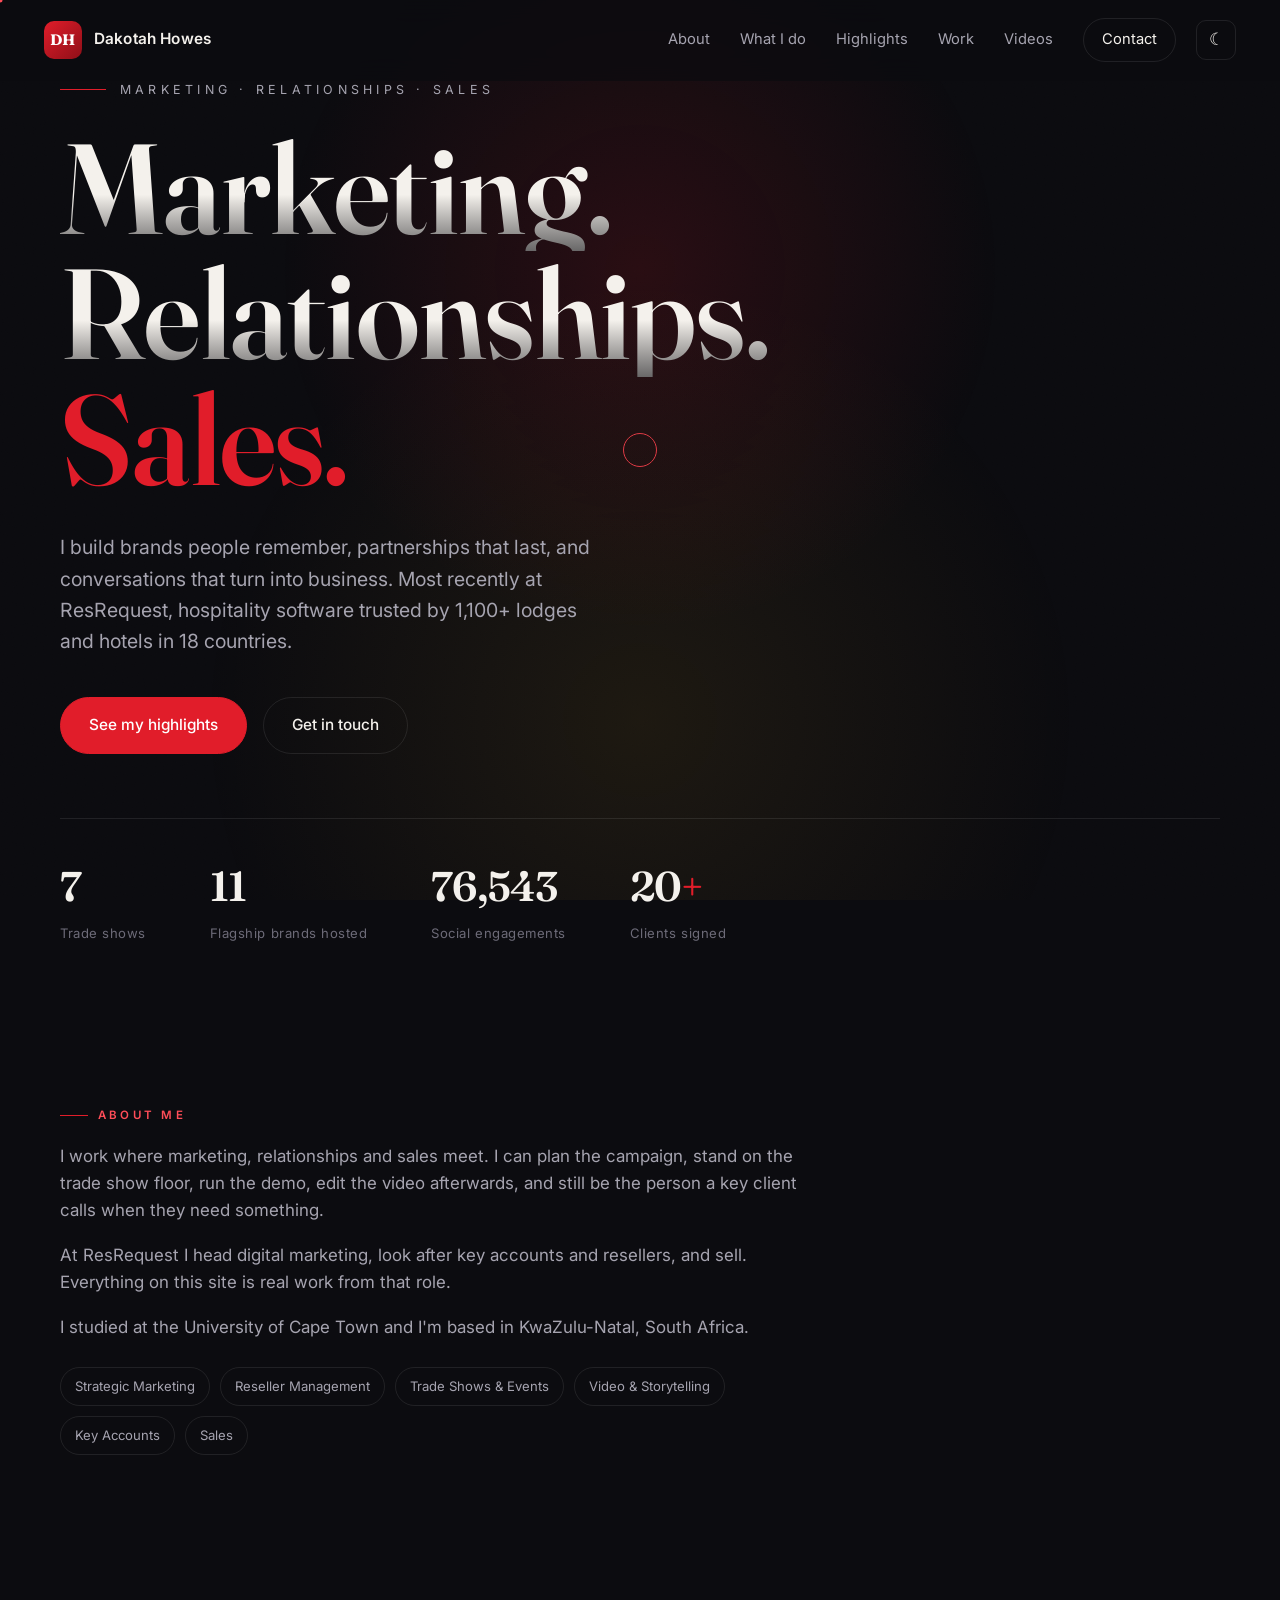
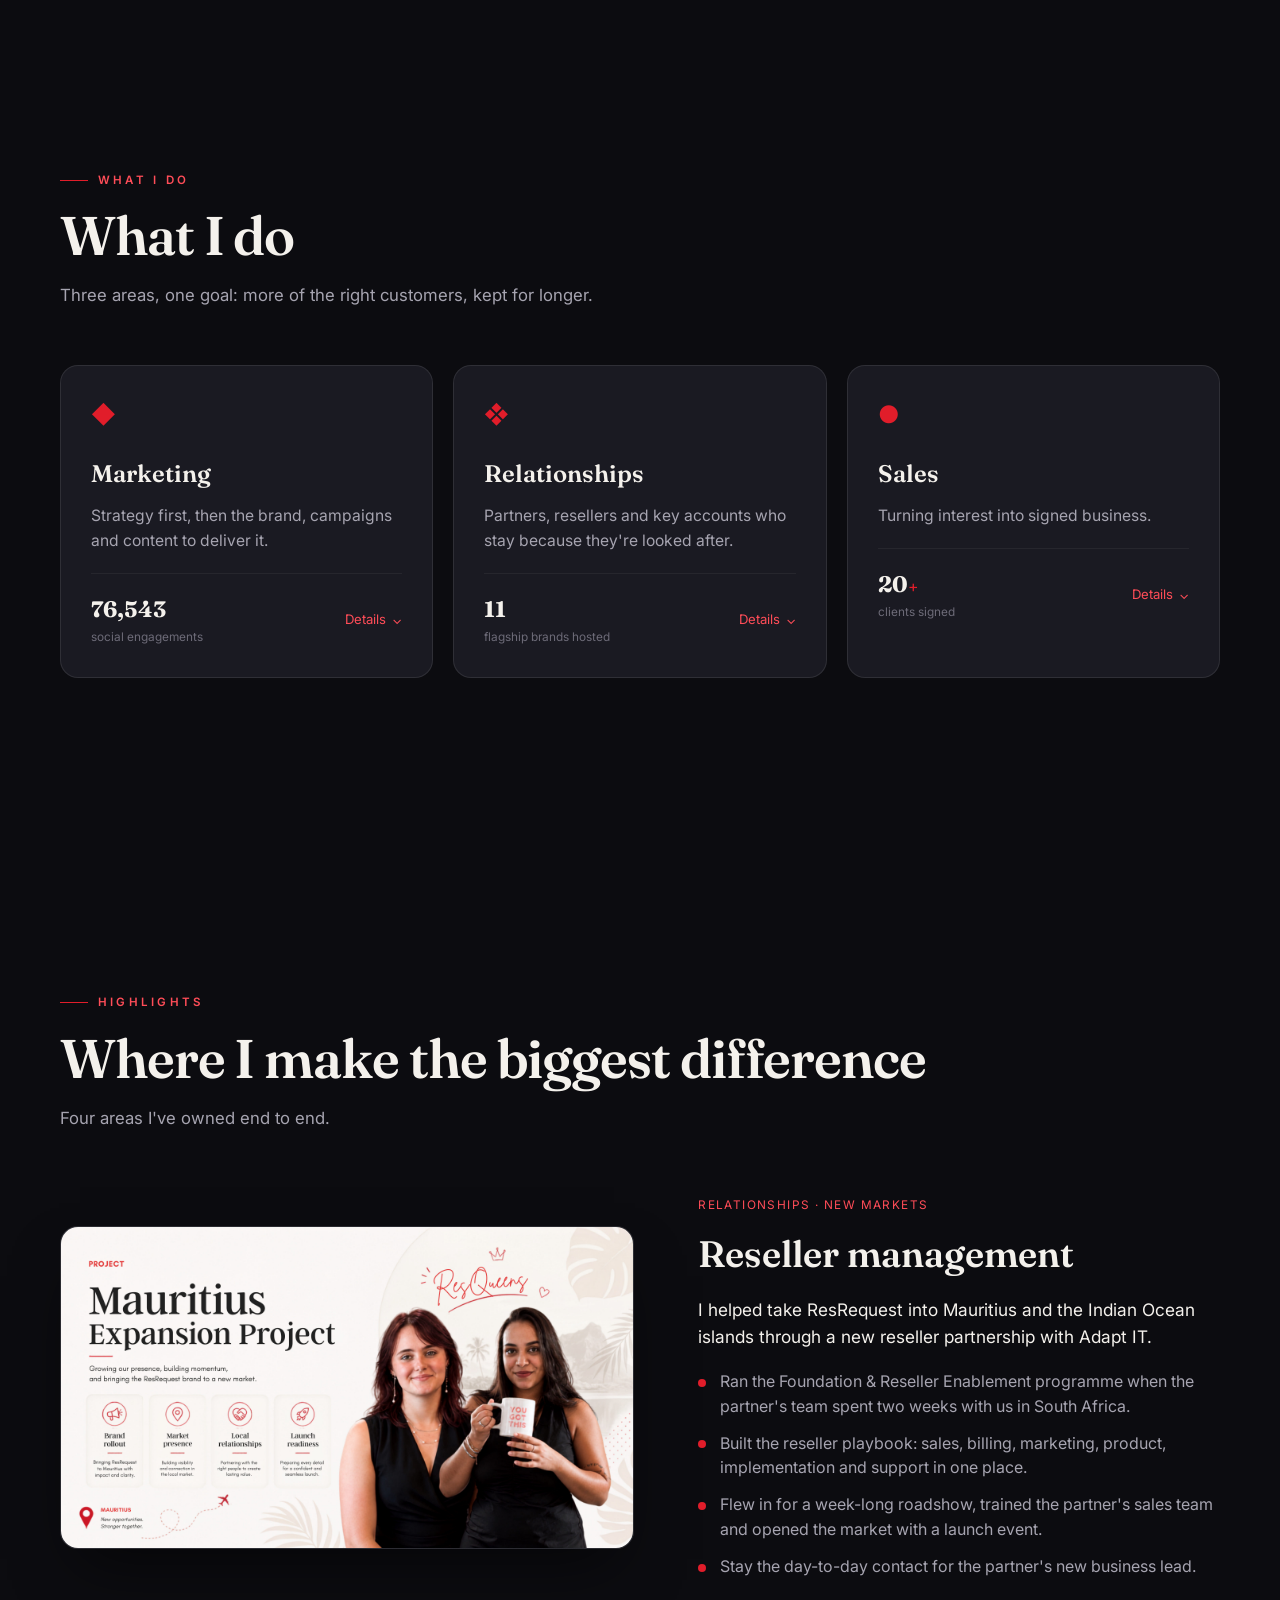
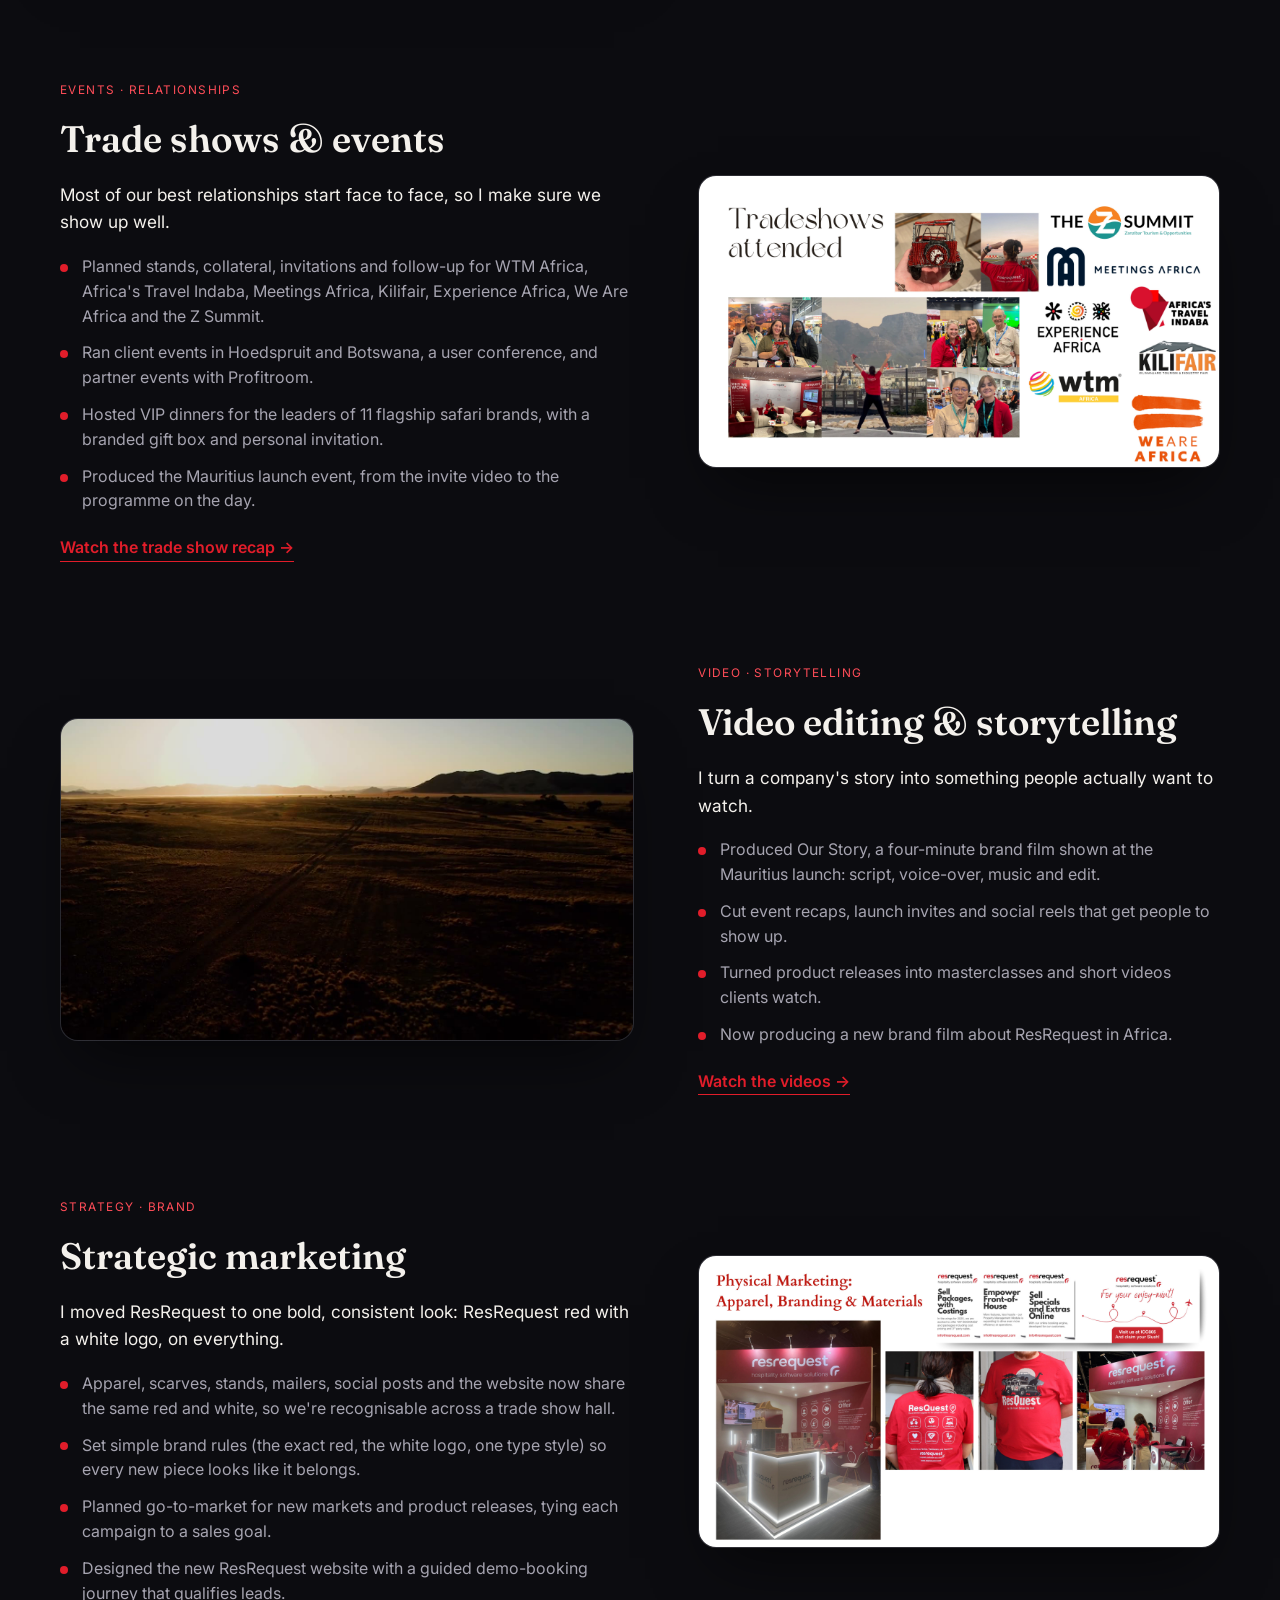
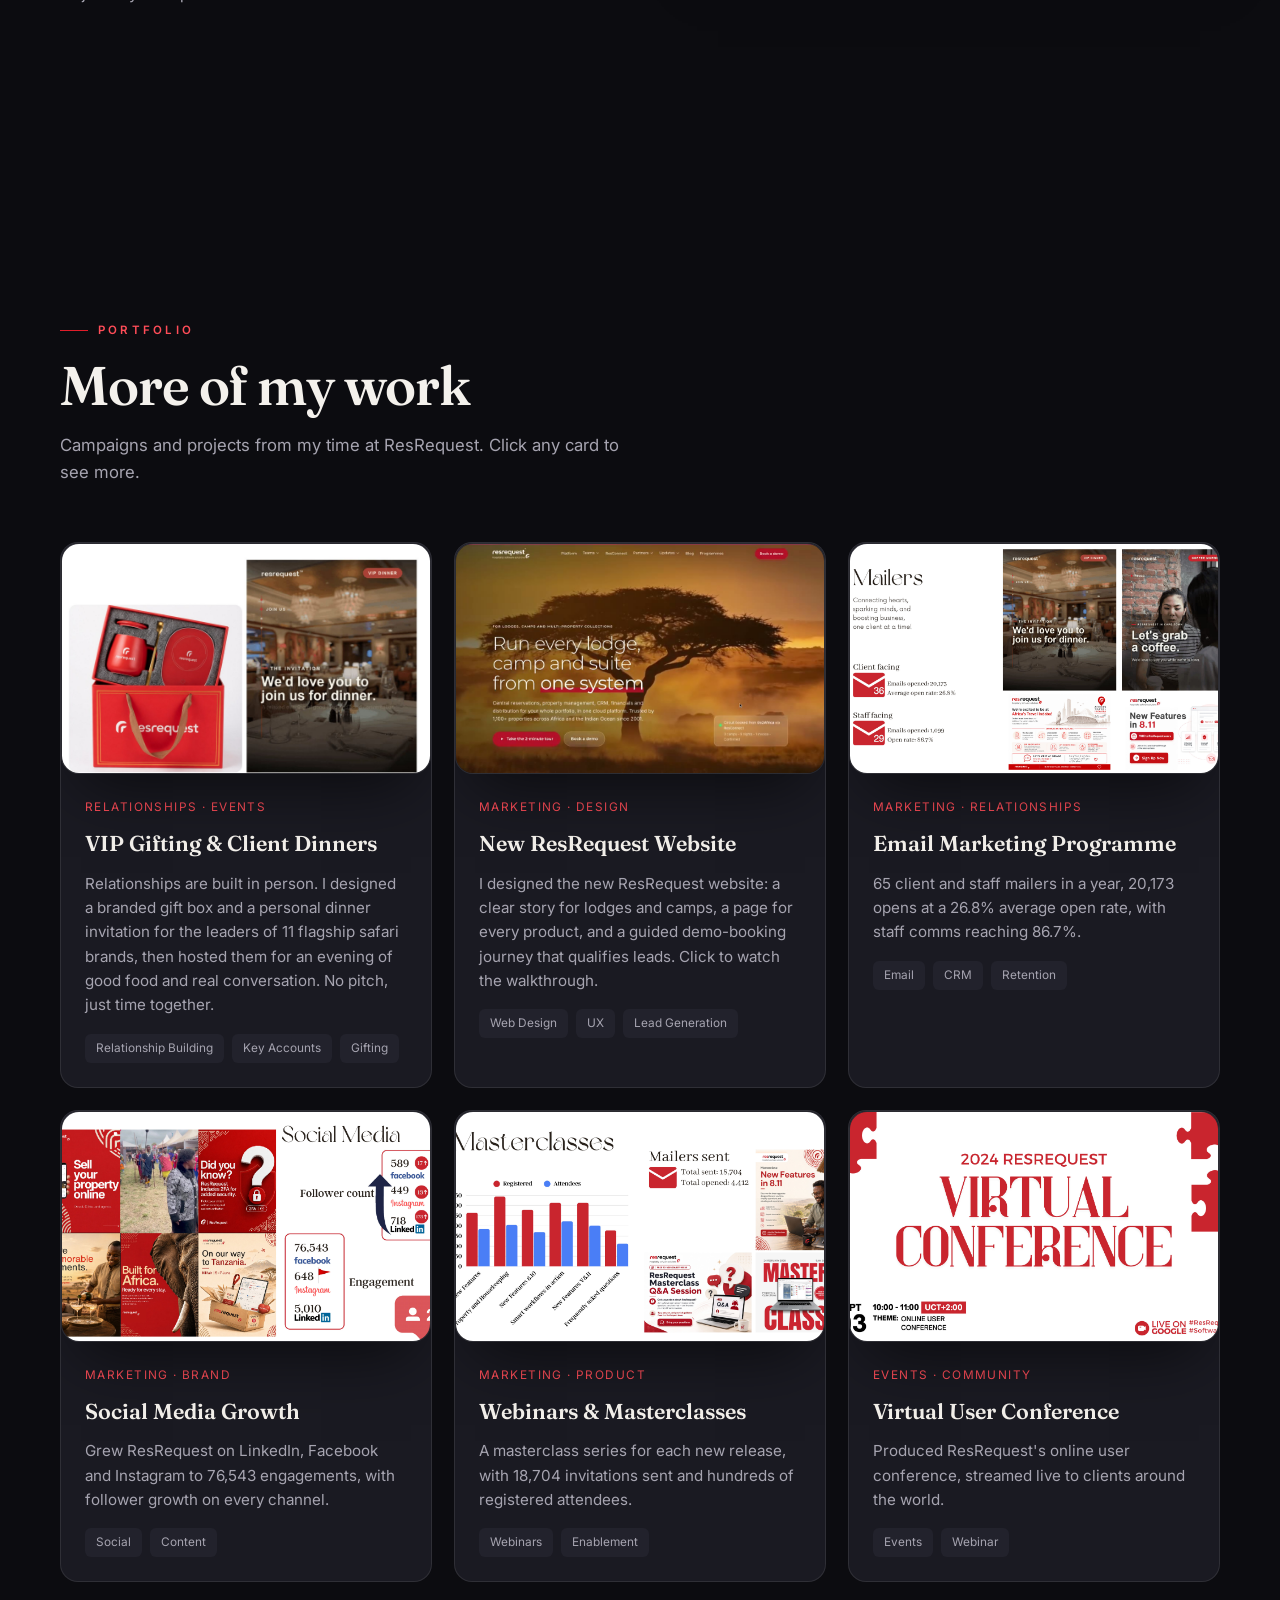
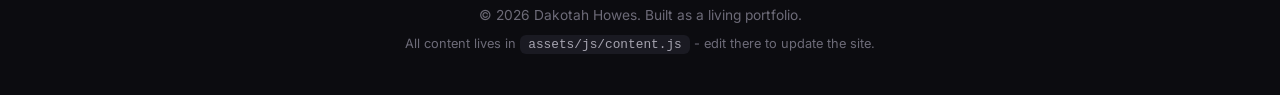
==== index.html @ 781ae55e "Dakotah Howes portfolio Co-Authored-By: Claude Opus 5.5 <noreply@anthropic.com>" ====
<!DOCTYPE html>
<html lang="en" data-theme="dark">
<head>
  <script>try{var t=localStorage.getItem('theme');if(t)document.documentElement.setAttribute('data-theme',t);}catch(e){}</script>
  <meta charset="UTF-8" />
  <meta name="viewport" content="width=device-width, initial-scale=1.0" />
  <title>Dakotah Howes - Portfolio</title>
  <meta name="description" content="Personal portfolio of Dakotah Howes - marketing, new business, sales, partnerships and client relationships." />

  <!-- Fonts -->
  <link rel="preconnect" href="https://fonts.googleapis.com" />
  <link rel="preconnect" href="https://fonts.gstatic.com" crossorigin />
  <link href="https://fonts.googleapis.com/css2?family=Fraunces:opsz,wght@9..144,400;9..144,500;9..144,600;9..144,700&family=Inter:wght@300;400;500;600&display=swap" rel="stylesheet" />

  <link rel="stylesheet" href="assets/css/styles.css" />
</head>
<body>
  <!-- Custom cursor (mouse-move effect) -->
  <div class="cursor" id="cursor" aria-hidden="true"></div>
  <div class="cursor-dot" id="cursor-dot" aria-hidden="true"></div>

  <!-- Scroll progress bar -->
  <div class="scroll-progress" id="scroll-progress" aria-hidden="true"></div>

  <!-- Navigation -->
  <header class="nav" id="nav">
    <a href="#top" class="nav__brand" data-cursor="link">
      <span class="nav__mark">DH</span>
      <span class="nav__name" data-name></span>
    </a>
    <nav class="nav__links" id="nav-links">
      <a href="#about" data-cursor="link">About</a>
      <a href="#capabilities" data-cursor="link">What I do</a>
      <a href="#highlights" data-cursor="link">Highlights</a>
      <a href="#work" data-cursor="link">Work</a>
      <a href="#videos" data-cursor="link">Videos</a>
      <a href="#contact" class="nav__cta" data-cursor="link">Contact</a>
    </nav>
    <button class="nav__toggle" id="theme-toggle" aria-label="Toggle theme" data-cursor="link">
      <span class="nav__toggle-icon">☾</span>
    </button>
    <button class="nav__burger" id="nav-burger" aria-label="Menu"><span></span><span></span></button>
  </header>

  <!-- Content is rendered into <main> from assets/js/content.js -->
  <main id="top"></main>

  <footer class="footer">
    <p>© <span id="year"></span> <span data-name></span>. Built as a living portfolio.</p>
    <p class="footer__note">All content lives in <code>assets/js/content.js</code> - edit there to update the site.</p>
  </footer>

  <script src="assets/js/content.js"></script>
  <script src="assets/js/main.js"></script>
</body>
</html>
---- assets/css/styles.css ----
/* =============================================================================
   styles.css — visual design system
   ========================================================================== */

/* ---- Design tokens ------------------------------------------------------- */
:root {
  --bg:        #0c0c10;
  --bg-elev:   #131319;
  --surface:   #1a1a22;
  --surface-2: #22222c;
  --text:      #f4f1ec;
  --muted:     #a6a4b0;
  --faint:     #6d6b78;
  --accent:    #e11d2a;   /* ResRequest red */
  --accent-soft:#ff4d58;
  --gold:      #f0b429;   /* warm accent for the personal section */
  --line:      rgba(255,255,255,0.09);
  --line-2:    rgba(255,255,255,0.05);
  --radius:    18px;
  --radius-sm: 12px;
  --shadow:    0 30px 60px -20px rgba(0,0,0,0.6);
  --maxw:      1160px;
  --ease:      cubic-bezier(0.22, 1, 0.36, 1);
  --font-display: "Fraunces", Georgia, serif;
  --font-body:    "Inter", system-ui, -apple-system, sans-serif;
}

:root[data-theme="light"] {
  --bg:        #f4f1ec;
  --bg-elev:   #ffffff;
  --surface:   #ffffff;
  --surface-2: #f2efe9;
  --text:      #191820;
  --muted:     #56545f;
  --faint:     #8b8894;
  --line:      rgba(0,0,0,0.10);
  --line-2:    rgba(0,0,0,0.05);
  --shadow:    0 30px 60px -25px rgba(0,0,0,0.25);
}

/* ---- Reset --------------------------------------------------------------- */
*,*::before,*::after { box-sizing: border-box; margin: 0; padding: 0; }
html { scroll-behavior: smooth; }
body {
  background: var(--bg);
  color: var(--text);
  font-family: var(--font-body);
  font-weight: 400;
  line-height: 1.6;
  -webkit-font-smoothing: antialiased;
  overflow-x: hidden;
  cursor: none;
}
@media (max-width: 820px) { body { cursor: auto; } }
img { max-width: 100%; display: block; }
a { color: inherit; text-decoration: none; }
section { position: relative; }

/* Animated background gradient that reacts to mouse (set via JS vars) */
body::before {
  content: "";
  position: fixed;
  inset: 0;
  z-index: -2;
  background:
    radial-gradient(600px circle at var(--mx, 50%) var(--my, 30%), rgba(225,29,42,0.14), transparent 60%),
    radial-gradient(800px circle at calc(100% - var(--mx, 50%)) 80%, rgba(240,180,41,0.08), transparent 55%);
  transition: background 0.2s var(--ease);
}
body::after {
  content: "";
  position: fixed;
  inset: 0;
  z-index: -1;
  background-image: url("data:image/svg+xml,%3Csvg xmlns='http://www.w3.org/2000/svg' width='120' height='120'%3E%3Cfilter id='n'%3E%3CfeTurbulence type='fractalNoise' baseFrequency='0.9' numOctaves='2'/%3E%3C/filter%3E%3Crect width='100%25' height='100%25' filter='url(%23n)' opacity='0.4'/%3E%3C/svg%3E");
  opacity: 0.025;
  pointer-events: none;
}

/* ---- Custom cursor ------------------------------------------------------- */
.cursor, .cursor-dot { position: fixed; top: 0; left: 0; pointer-events: none; z-index: 9999; border-radius: 50%; }
.cursor {
  width: 34px; height: 34px;
  border: 1.5px solid var(--accent-soft);
  transform: translate(-50%, -50%);
  transition: width .25s var(--ease), height .25s var(--ease), background .25s var(--ease), border-color .25s var(--ease);
  mix-blend-mode: difference;
}
.cursor-dot { width: 5px; height: 5px; background: var(--accent-soft); transform: translate(-50%,-50%); }
.cursor.is-hover { width: 56px; height: 56px; background: rgba(225,29,42,0.15); border-color: transparent; }
@media (max-width: 820px) { .cursor, .cursor-dot { display: none; } }

/* ---- Scroll progress ----------------------------------------------------- */
.scroll-progress {
  position: fixed; top: 0; left: 0; height: 3px; width: 0%;
  background: linear-gradient(90deg, var(--accent), var(--gold));
  z-index: 200;
}

/* ---- Layout helpers ------------------------------------------------------ */
.wrap { width: min(100% - 48px, var(--maxw)); margin-inline: auto; }
.section-pad { padding: clamp(80px, 12vw, 160px) 0; }
.eyebrow {
  font-size: 0.72rem; letter-spacing: 0.28em; text-transform: uppercase;
  color: var(--accent-soft); font-weight: 600; margin-bottom: 18px;
  display: inline-flex; align-items: center; gap: 10px;
}
.eyebrow::before { content: ""; width: 28px; height: 1px; background: var(--accent); display: inline-block; }
.section-title {
  font-family: var(--font-display); font-weight: 600;
  font-size: clamp(2rem, 5vw, 3.4rem); line-height: 1.05; letter-spacing: -0.02em;
  margin-bottom: 18px;
}
.section-intro { color: var(--muted); max-width: 52ch; font-size: 1.05rem; }

/* ---- Navigation ---------------------------------------------------------- */
.nav {
  position: fixed; top: 0; left: 0; right: 0; z-index: 100;
  display: flex; align-items: center; justify-content: space-between; gap: 20px;
  padding: 18px clamp(20px, 4vw, 44px);
  background: color-mix(in srgb, var(--bg) 72%, transparent);
  backdrop-filter: blur(14px);
  border-bottom: 1px solid transparent;
  transition: border-color .3s var(--ease), padding .3s var(--ease), background .3s var(--ease);
}
.nav.is-scrolled { border-color: var(--line); padding-top: 12px; padding-bottom: 12px; }
.nav__brand { display: flex; align-items: center; gap: 12px; font-weight: 600; }
.nav__mark {
  display: grid; place-items: center; width: 38px; height: 38px; border-radius: 10px;
  background: linear-gradient(135deg, var(--accent), #8f0f18); color: #fff;
  font-family: var(--font-display); font-weight: 700; font-size: .95rem; letter-spacing: .02em;
}
.nav__name { font-size: .96rem; letter-spacing: .01em; }
.nav__links { display: flex; align-items: center; gap: 30px; margin-left: auto; }
.nav__links a { font-size: .92rem; color: var(--muted); position: relative; transition: color .25s; }
.nav__links a:hover { color: var(--text); }
.nav__links a::after {
  content: ""; position: absolute; left: 0; bottom: -6px; height: 1.5px; width: 0;
  background: var(--accent); transition: width .3s var(--ease);
}
.nav__links a:hover::after, .nav__links a.is-active::after { width: 100%; }
.nav__cta {
  padding: 9px 18px; border: 1px solid var(--line); border-radius: 999px; color: var(--text) !important;
}
.nav__cta:hover { background: var(--accent); border-color: var(--accent); }
.nav__cta::after { display: none; }
.nav__toggle {
  background: transparent; border: 1px solid var(--line); color: var(--text);
  width: 40px; height: 40px; border-radius: 10px; font-size: 1.05rem;
  display: grid; place-items: center;
}
.nav__toggle:hover { border-color: var(--accent); }
.nav__burger { display: none; background: none; border: none; flex-direction: column; gap: 6px; }
.nav__burger span { width: 26px; height: 2px; background: var(--text); transition: .3s; }

@media (max-width: 820px) {
  .nav__links {
    position: fixed; inset: 64px 0 auto 0; flex-direction: column; gap: 8px;
    background: var(--bg-elev); padding: 20px; border-bottom: 1px solid var(--line);
    transform: translateY(-140%); transition: transform .4s var(--ease); margin: 0;
  }
  .nav__links.is-open { transform: translateY(0); }
  .nav__burger { display: flex; }
  .nav__toggle { display: none; }
}

/* ---- HERO ---------------------------------------------------------------- */
.hero { min-height: 100svh; display: flex; align-items: center; padding-top: 80px; }
.hero__inner { width: min(100% - 48px, var(--maxw)); margin-inline: auto; }
.hero__kicker {
  font-size: .78rem; letter-spacing: .34em; text-transform: uppercase; color: var(--muted);
  display: flex; align-items: center; gap: 14px; margin-bottom: 26px;
}
.hero__kicker::before { content: ""; width: 46px; height: 1px; background: var(--accent); }
.hero__title { font-family: var(--font-display); font-weight: 600; letter-spacing: -0.03em; line-height: 0.98; }
.hero__title span {
  display: block; font-size: clamp(2.8rem, 11vw, 8rem);
  background: linear-gradient(180deg, var(--text) 55%, color-mix(in srgb, var(--text) 40%, var(--bg)));
  -webkit-background-clip: text; background-clip: text; -webkit-text-fill-color: transparent;
}
.hero__title span:last-child { color: var(--accent); -webkit-text-fill-color: var(--accent); background: none; }
.hero__sub { margin-top: 30px; max-width: 46ch; font-size: clamp(1rem, 2vw, 1.22rem); color: var(--muted); }
.hero__cta { display: flex; flex-wrap: wrap; gap: 16px; margin-top: 40px; }

.btn {
  position: relative; overflow: hidden; display: inline-flex; align-items: center; gap: 10px;
  padding: 15px 28px; border-radius: 999px; font-weight: 500; font-size: .96rem;
  border: 1px solid var(--line); transition: transform .3s var(--ease), background .3s, border-color .3s, color .3s;
  will-change: transform;
}
.btn--primary { background: var(--accent); border-color: var(--accent); color: #fff; }
.btn--primary:hover { background: var(--accent-soft); border-color: var(--accent-soft); }
.btn--ghost:hover { border-color: var(--text); }
.btn .ripple { position: absolute; border-radius: 50%; transform: scale(0); background: rgba(255,255,255,0.4); animation: ripple .6s var(--ease); pointer-events: none; }
@keyframes ripple { to { transform: scale(3.2); opacity: 0; } }

.hero__stats { display: flex; flex-wrap: wrap; gap: clamp(24px, 6vw, 64px); margin-top: 64px; padding-top: 34px; border-top: 1px solid var(--line); }
.stat__value { font-family: var(--font-display); font-size: clamp(1.8rem, 4vw, 2.6rem); font-weight: 600; letter-spacing: -0.02em; }
.stat__value .suffix { color: var(--accent); }
.stat__label { font-size: .82rem; color: var(--faint); letter-spacing: .04em; margin-top: 4px; }

/* ---- Reveal-on-scroll ---------------------------------------------------- */
.reveal { opacity: 0; transform: translateY(34px); transition: opacity .9s var(--ease), transform .9s var(--ease); }
.reveal.is-in { opacity: 1; transform: none; }
.reveal[data-delay="1"] { transition-delay: .08s; }
.reveal[data-delay="2"] { transition-delay: .16s; }
.reveal[data-delay="3"] { transition-delay: .24s; }
.reveal[data-delay="4"] { transition-delay: .32s; }
@media (prefers-reduced-motion: reduce) {
  .reveal { opacity: 1; transform: none; transition: none; }
  html { scroll-behavior: auto; }
}

/* ---- ABOUT --------------------------------------------------------------- */
.about__grid { display: grid; grid-template-columns: 0.85fr 1.15fr; gap: clamp(32px, 6vw, 80px); align-items: center; }
@media (max-width: 860px) { .about__grid { grid-template-columns: 1fr; } }
.about__text p { margin-bottom: 18px; color: var(--muted); font-size: 1.06rem; }
.about__text p:first-child { color: var(--text); font-size: 1.2rem; }
.chips { display: flex; flex-wrap: wrap; gap: 10px; margin-top: 26px; }
.chip { font-size: .82rem; padding: 8px 14px; border: 1px solid var(--line); border-radius: 999px; color: var(--muted); transition: .3s; }
.chip:hover { border-color: var(--accent); color: var(--text); transform: translateY(-2px); }

/* Image slot */
.img-slot {
  position: relative; border-radius: var(--radius); overflow: hidden;
  background: linear-gradient(145deg, var(--surface), var(--bg-elev));
  border: 1px solid var(--line); aspect-ratio: 4/5; display: grid; place-items: center;
  box-shadow: var(--shadow);
}
.img-slot img { width: 100%; height: 100%; object-fit: cover; }
.img-slot__placeholder { text-align: center; color: var(--faint); padding: 24px; }
.img-slot__placeholder svg { width: 48px; height: 48px; opacity: .5; margin-bottom: 12px; }
.img-slot__placeholder span { font-size: .86rem; }
.img-slot--wide { aspect-ratio: 16/10; }

/* ---- CAPABILITIES -------------------------------------------------------- */
.cap__grid { display: grid; grid-template-columns: repeat(auto-fit, minmax(260px, 1fr)); gap: 20px; margin-top: 56px; }
.cap-card {
  position: relative; padding: 30px; border-radius: var(--radius); background: var(--surface);
  border: 1px solid var(--line); cursor: pointer; overflow: hidden;
  transition: transform .3s var(--ease), border-color .3s, background .3s;
  transform-style: preserve-3d;
}
.cap-card::before {
  content: ""; position: absolute; inset: 0;
  background: radial-gradient(300px circle at var(--cx,50%) var(--cy,0%), rgba(225,29,42,0.16), transparent 60%);
  opacity: 0; transition: opacity .35s;
}
.cap-card:hover { border-color: color-mix(in srgb, var(--accent) 50%, var(--line)); }
.cap-card:hover::before { opacity: 1; }
.cap-card__icon { font-size: 1.5rem; color: var(--accent); margin-bottom: 20px; }
.cap-card__title { font-family: var(--font-display); font-size: 1.5rem; font-weight: 600; margin-bottom: 10px; }
.cap-card__summary { color: var(--muted); font-size: .98rem; }
.cap-card__details { max-height: 0; overflow: hidden; transition: max-height .5s var(--ease), margin .5s var(--ease); }
.cap-card.is-open .cap-card__details { max-height: 340px; margin-top: 18px; }
.cap-card__details ul { list-style: none; display: grid; gap: 10px; }
.cap-card__details li { position: relative; padding-left: 20px; color: var(--muted); font-size: .92rem; }
.cap-card__details li::before { content: "→"; position: absolute; left: 0; color: var(--accent); }
.cap-card__foot { display: flex; align-items: center; justify-content: space-between; margin-top: 20px; padding-top: 18px; border-top: 1px solid var(--line-2); }
.cap-card__stat b { font-family: var(--font-display); font-size: 1.4rem; }
.cap-card__stat .suffix { color: var(--accent); }
.cap-card__stat small { display: block; color: var(--faint); font-size: .74rem; }
.cap-card__more { font-size: .82rem; color: var(--accent-soft); display: flex; align-items: center; gap: 6px; }
.cap-card__more span { transition: transform .3s; }
.cap-card.is-open .cap-card__more span { transform: rotate(180deg); }

/* ---- WORK ---------------------------------------------------------------- */
.work__grid { display: grid; grid-template-columns: repeat(auto-fill, minmax(280px, 1fr)); gap: 22px; margin-top: 56px; }
.work-card { border-radius: var(--radius); overflow: hidden; border: 1px solid var(--line); background: var(--surface); transition: transform .4s var(--ease), border-color .3s; }
.work-card:hover { transform: translateY(-6px); border-color: color-mix(in srgb, var(--accent) 40%, var(--line)); }
.work-card__img { aspect-ratio: 16/10; }
.work-card__body { padding: 24px; }
.work-card__cat { font-size: .74rem; letter-spacing: .12em; text-transform: uppercase; color: var(--accent-soft); }
.work-card__title { font-family: var(--font-display); font-size: 1.35rem; font-weight: 600; margin: 10px 0; }
.work-card__blurb { color: var(--muted); font-size: .95rem; }
.tags { display: flex; flex-wrap: wrap; gap: 8px; margin-top: 16px; }
.tag { font-size: .74rem; padding: 5px 11px; border-radius: 6px; background: var(--surface-2); color: var(--muted); }

/* ---- PERSONAL ------------------------------------------------------------ */
.personal { background: linear-gradient(180deg, transparent, color-mix(in srgb, var(--gold) 6%, var(--bg))); }
.personal__grid { display: grid; grid-template-columns: 1fr 1fr; gap: clamp(32px, 6vw, 70px); align-items: start; }
@media (max-width: 860px) { .personal__grid { grid-template-columns: 1fr; } }
.accordion { display: grid; gap: 14px; margin-top: 10px; }
.acc-item { border: 1px solid var(--line); border-radius: var(--radius-sm); overflow: hidden; background: var(--surface); transition: border-color .3s; }
.acc-item:hover { border-color: color-mix(in srgb, var(--gold) 40%, var(--line)); }
.acc-head { display: flex; align-items: center; gap: 14px; padding: 20px 22px; cursor: pointer; }
.acc-head__icon { font-size: 1.2rem; }
.acc-head__text { flex: 1; }
.acc-head__title { font-family: var(--font-display); font-size: 1.2rem; font-weight: 600; }
.acc-head__preview { font-size: .86rem; color: var(--faint); }
.acc-head__plus { font-size: 1.4rem; color: var(--gold); transition: transform .35s var(--ease); }
.acc-item.is-open .acc-head__plus { transform: rotate(45deg); }
.acc-body { max-height: 0; overflow: hidden; transition: max-height .5s var(--ease); }
.acc-item.is-open .acc-body { max-height: 500px; }
.acc-body__inner { padding: 0 22px 24px; color: var(--muted); }
.acc-gallery { display: flex; gap: 10px; flex-wrap: wrap; margin-top: 14px; }
.acc-gallery .img-slot { aspect-ratio: 1; width: 90px; border-radius: 10px; }

/* ---- CONTACT ------------------------------------------------------------- */
.contact { text-align: center; }
.contact__title { font-family: var(--font-display); font-size: clamp(2.4rem, 8vw, 5.5rem); font-weight: 600; letter-spacing: -0.03em; line-height: 1; }
.contact__line { color: var(--muted); margin-top: 20px; font-size: 1.1rem; }
.contact__actions { display: flex; flex-wrap: wrap; gap: 16px; justify-content: center; margin-top: 40px; }
.contact__email { display: inline-block; margin-top: 34px; font-family: var(--font-display); font-size: clamp(1.2rem, 3vw, 1.8rem); color: var(--text); border-bottom: 1px solid var(--accent); padding-bottom: 4px; }

/* ---- Footer -------------------------------------------------------------- */
.footer { border-top: 1px solid var(--line); padding: 40px 24px; text-align: center; color: var(--faint); font-size: .86rem; }
.footer code { background: var(--surface); padding: 2px 8px; border-radius: 6px; color: var(--muted); }
.footer__note { margin-top: 8px; font-size: .8rem; }

/* ---- Work card zoom hint ------------------------------------------------- */
.work-card { position: relative; cursor: pointer; }
.work-card__zoom {
  position: absolute; top: 14px; right: 14px; z-index: 3;
  width: 38px; height: 38px; border-radius: 50%; display: grid; place-items: center;
  background: color-mix(in srgb, var(--bg) 55%, transparent); backdrop-filter: blur(6px);
  border: 1px solid var(--line); color: #fff; font-size: 1rem;
  opacity: 0; transform: scale(0.8); transition: .3s var(--ease);
}
.work-card:hover .work-card__zoom { opacity: 1; transform: scale(1); }

/* ---- HIGHLIGHTS --------------------------------------------------------- */
.about__solo .about__text { max-width: 760px; }
.hl__list { display: grid; gap: clamp(56px, 8vw, 110px); margin-top: 64px; }
.hl-row { display: grid; grid-template-columns: 1.1fr 1fr; gap: clamp(28px, 5vw, 64px); align-items: center; }
.hl-row--flip .hl-row__img { order: 2; }
.hl-row__img { cursor: pointer; }
.hl-row__img .img-slot { aspect-ratio: 16/9; }
.hl-row__title { font-family: var(--font-display); font-size: clamp(1.7rem, 3vw, 2.3rem); font-weight: 600; margin: 10px 0 12px; }
.hl-row__intro { font-size: 1.08rem; margin-bottom: 18px; }
.hl-row__points { list-style: none; padding: 0; margin: 0; display: grid; gap: 12px; }
.hl-row__points li { position: relative; padding-left: 22px; color: var(--muted); line-height: 1.55; }
.hl-row__points li::before { content: ""; position: absolute; left: 0; top: .62em; width: 8px; height: 8px; border-radius: 50%; background: var(--accent); }
.hl-row__cta { display: inline-block; margin-top: 22px; color: var(--accent); font-weight: 600; border-bottom: 1px solid currentColor; }
@media (max-width: 860px) { .hl-row { grid-template-columns: 1fr; } .hl-row--flip .hl-row__img { order: 0; } }

/* ---- VIDEO CONTENT ------------------------------------------------------ */
.video-card { position: relative; cursor: pointer; border-radius: var(--radius); overflow: hidden; border: 1px solid var(--line); background: var(--surface); transition: transform .4s var(--ease), border-color .3s; }
.video-card:hover { transform: translateY(-6px); border-color: color-mix(in srgb, var(--accent) 40%, var(--line)); }
.video-card__img { position: relative; aspect-ratio: 16/9; }
.video-card__img .img-slot { width: 100%; height: 100%; border: none; border-radius: 0; aspect-ratio: auto; box-shadow: none; }
.video-card__play {
  position: absolute; inset: 0; margin: auto; z-index: 3; height: 64px !important; width: 64px; border-radius: 50%;
  display: grid; place-items: center; padding-left: 4px; font-size: 1.3rem; color: #fff;
  background: var(--accent); box-shadow: 0 12px 30px -8px rgba(0,0,0,.5); transition: transform .3s var(--ease);
}
.video-card:hover .video-card__play { transform: scale(1.12); }
.lightbox__media { display: none; }
.lightbox.is-video .lightbox__img { display: none; }
.lightbox.is-video .lightbox__media { display: block; width: min(1200px, 92vw); aspect-ratio: 16/9; max-height: 82vh; }
.lightbox__media video, .lightbox__media iframe { width: 100%; height: 100%; border: 0; border-radius: 12px; background: #000; box-shadow: 0 40px 80px -20px rgba(0,0,0,0.7); }

/* ---- ARCHIVE (presentation decks) --------------------------------------- */
.deck__grid { display: grid; grid-template-columns: repeat(auto-fill, minmax(250px, 1fr)); gap: 22px; margin-top: 56px; }
.deck-card {
  border-radius: var(--radius); overflow: hidden; border: 1px solid var(--line);
  background: var(--surface); cursor: pointer; transition: transform .4s var(--ease), border-color .3s;
}
.deck-card:hover { transform: translateY(-6px); border-color: color-mix(in srgb, var(--accent) 45%, var(--line)); }
.deck-card__img { position: relative; aspect-ratio: 16/10; overflow: hidden; }
.deck-card__img .img-slot { border: none; border-radius: 0; aspect-ratio: 16/10; box-shadow: none; }
.deck-card__badge {
  position: absolute; bottom: 10px; right: 10px; z-index: 2;
  font-size: .72rem; padding: 5px 10px; border-radius: 999px; color: #fff;
  background: color-mix(in srgb, var(--bg) 45%, transparent); backdrop-filter: blur(6px);
  border: 1px solid rgba(255,255,255,0.2);
}
.deck-card__body { padding: 20px 22px; }
.deck-card__year { font-family: var(--font-display); font-size: .82rem; color: var(--accent-soft); letter-spacing: .1em; }
.deck-card__title { font-family: var(--font-display); font-size: 1.25rem; font-weight: 600; margin: 4px 0 12px; }
.deck-card__cta { font-size: .84rem; color: var(--muted); transition: color .3s; }
.deck-card:hover .deck-card__cta { color: var(--text); }

/* ---- LIGHTBOX ------------------------------------------------------------ */
.lightbox {
  position: fixed; inset: 0; z-index: 1000; display: none;
  align-items: center; justify-content: center; gap: 8px; padding: 24px;
  background: color-mix(in srgb, #000 82%, transparent); backdrop-filter: blur(8px);
  cursor: default;
}
.lightbox.is-open { display: flex; animation: lbfade .3s var(--ease); }
@keyframes lbfade { from { opacity: 0; } to { opacity: 1; } }
.lightbox__stage { position: relative; max-width: min(1200px, 92vw); max-height: 88vh; display: flex; flex-direction: column; align-items: center; gap: 12px; margin: 0; }
.lightbox__img { max-width: 100%; max-height: 82vh; border-radius: 12px; box-shadow: 0 40px 80px -20px rgba(0,0,0,0.7); transition: opacity .25s var(--ease); background: #fff; }
.lightbox__counter { color: rgba(255,255,255,0.8); font-size: .86rem; letter-spacing: .05em; }
.lightbox__close {
  position: absolute; top: 20px; right: 24px; z-index: 2;
  width: 46px; height: 46px; border-radius: 50%; border: 1px solid rgba(255,255,255,0.25);
  background: rgba(255,255,255,0.08); color: #fff; font-size: 1.1rem; cursor: pointer; transition: .25s;
}
.lightbox__close:hover { background: var(--accent); border-color: var(--accent); }
.lightbox__nav {
  flex: none; width: 54px; height: 54px; border-radius: 50%; cursor: pointer;
  border: 1px solid rgba(255,255,255,0.25); background: rgba(255,255,255,0.08);
  color: #fff; font-size: 1.6rem; line-height: 1; transition: .25s;
}
.lightbox__nav:hover { background: var(--accent); border-color: var(--accent); }
.lightbox.is-single .lightbox__nav { display: none; }
@media (max-width: 640px) {
  .lightbox__nav { position: absolute; bottom: 20px; }
  .lightbox__prev { left: 30%; } .lightbox__next { right: 30%; }
}

/* ---- Contact as copy buttons -------------------------------------------- */
.contact__email {
  display: inline-block; margin-top: 34px; font-family: var(--font-display);
  font-size: clamp(1.2rem, 3vw, 1.8rem); color: var(--text);
  border: none; border-bottom: 1px solid var(--accent); background: none;
  padding: 4px 4px 6px; cursor: pointer; transition: color .3s, transform .3s;
}
.contact__email:hover { color: var(--accent); transform: translateY(-2px); }
.contact__hint { margin-top: 26px; color: var(--faint); font-size: .84rem; letter-spacing: .04em; }

/* ---- Beyond teaser (home) ----------------------------------------------- */
.beyond-teaser { display: grid; grid-template-columns: 1.3fr 0.7fr; gap: 40px; align-items: center; }
.beyond-teaser__emojis { display: flex; gap: 18px; justify-content: center; font-size: clamp(2.4rem, 6vw, 4rem); }
.beyond-emoji { cursor: pointer; transition: transform .3s var(--ease); display: inline-block; }
.beyond-emoji:hover { transform: translateY(-8px) scale(1.25) rotate(-8deg); }
@media (max-width: 760px) { .beyond-teaser { grid-template-columns: 1fr; } .beyond-teaser__emojis { justify-content: flex-start; } }

/* ---- Beyond page -------------------------------------------------------- */
.beyond-hero { padding: clamp(120px, 18vh, 200px) 0 clamp(40px, 8vw, 90px); }
.beyond-back { display: inline-block; margin-bottom: 30px; color: var(--muted); font-size: .9rem; transition: color .3s, transform .3s; }
.beyond-back:hover { color: var(--accent); transform: translateX(-4px); }
.beyond-hero__title { font-family: var(--font-display); font-weight: 600; letter-spacing: -0.03em; font-size: clamp(2.6rem, 8vw, 5.5rem); line-height: 1; margin-bottom: 24px; }
.beyond-hero__intro { color: var(--muted); font-size: clamp(1.05rem, 2vw, 1.3rem); max-width: 60ch; }

.skills-grid { display: grid; grid-template-columns: repeat(auto-fit, minmax(220px, 1fr)); gap: 26px; margin-top: 50px; }
.skills-col__title { font-family: var(--font-display); font-size: 1.15rem; font-weight: 600; margin-bottom: 16px; color: var(--accent-soft); }

/* ---- Slideshows --------------------------------------------------------- */
.slideshow-grid { display: grid; grid-template-columns: repeat(auto-fit, minmax(320px, 1fr)); gap: 30px; margin-top: 50px; }
.slideshow { background: var(--surface); border: 1px solid var(--line); border-radius: var(--radius); padding: 20px; transition: border-color .3s; }
.slideshow:hover { border-color: color-mix(in srgb, var(--gold) 40%, var(--line)); }
.slideshow__head { display: flex; align-items: center; gap: 14px; margin-bottom: 16px; }
.slideshow__icon { font-size: 1.6rem; }
.slideshow__title { font-family: var(--font-display); font-size: 1.3rem; font-weight: 600; }
.slideshow__cap { color: var(--muted); font-size: .88rem; }
.slideshow__stage { position: relative; border-radius: var(--radius-sm); overflow: hidden; aspect-ratio: 4/3; background: var(--bg-elev); }
.slide { position: absolute; inset: 0; opacity: 0; transition: opacity .6s var(--ease); pointer-events: none; margin: 0; cursor: pointer; }
.slide.is-active { opacity: 1; pointer-events: auto; }
.slide .img-slot { border: none; border-radius: 0; aspect-ratio: 4/3; height: 100%; box-shadow: none; }
.slide__cap {
  position: absolute; left: 0; right: 0; bottom: 0; padding: 24px 16px 12px; font-size: .82rem; color: #fff;
  background: linear-gradient(transparent, rgba(0,0,0,0.7));
}
.slideshow__nav {
  position: absolute; top: 50%; transform: translateY(-50%); z-index: 2;
  width: 38px; height: 38px; border-radius: 50%; border: none; cursor: pointer;
  background: color-mix(in srgb, var(--bg) 55%, transparent); backdrop-filter: blur(6px);
  color: var(--text); font-size: 1.3rem; line-height: 1; opacity: 0; transition: opacity .3s, background .3s;
}
.slideshow__stage:hover .slideshow__nav { opacity: 1; }
.slideshow__nav:hover { background: var(--accent); color: #fff; }
.slideshow__nav.prev { left: 10px; } .slideshow__nav.next { right: 10px; }
.slideshow__dots { display: flex; gap: 8px; justify-content: center; margin-top: 16px; }
.slideshow__dot { width: 8px; height: 8px; border-radius: 50%; border: none; cursor: pointer; background: var(--line); transition: .3s; padding: 0; }
.slideshow__dot.is-active { background: var(--gold); width: 22px; border-radius: 999px; }

/* ---- Toast -------------------------------------------------------------- */
.toast {
  position: fixed; bottom: 30px; left: 50%; z-index: 1200;
  transform: translate(-50%, 20px); opacity: 0;
  background: var(--text); color: var(--bg); font-weight: 500; font-size: .9rem;
  padding: 13px 22px; border-radius: 999px; box-shadow: var(--shadow);
  transition: opacity .3s var(--ease), transform .3s var(--ease); pointer-events: none;
}
.toast.is-in { opacity: 1; transform: translate(-50%, 0); }

/* ---- Confetti + emoji burst --------------------------------------------- */
.confetti {
  position: fixed; width: 9px; height: 9px; border-radius: 2px; z-index: 1300; pointer-events: none;
  animation: confetti-fly .9s var(--ease) forwards;
}
@keyframes confetti-fly {
  0% { transform: translate(0,0) rotate(0); opacity: 1; }
  100% { transform: translate(var(--tx), var(--ty)) rotate(var(--rot, 200deg)); opacity: 0; }
}
.emoji-pop {
  position: fixed; z-index: 1300; font-size: 1.4rem; pointer-events: none;
  animation: emoji-fly 1.1s var(--ease) forwards;
}
@keyframes emoji-fly {
  0% { transform: translate(0,0) scale(0.6); opacity: 1; }
  100% { transform: translate(var(--tx), var(--ty)) scale(1.2); opacity: 0; }
}

/* ---- Magnetic wrapper ---------------------------------------------------- */
[data-magnetic] { will-change: transform; }
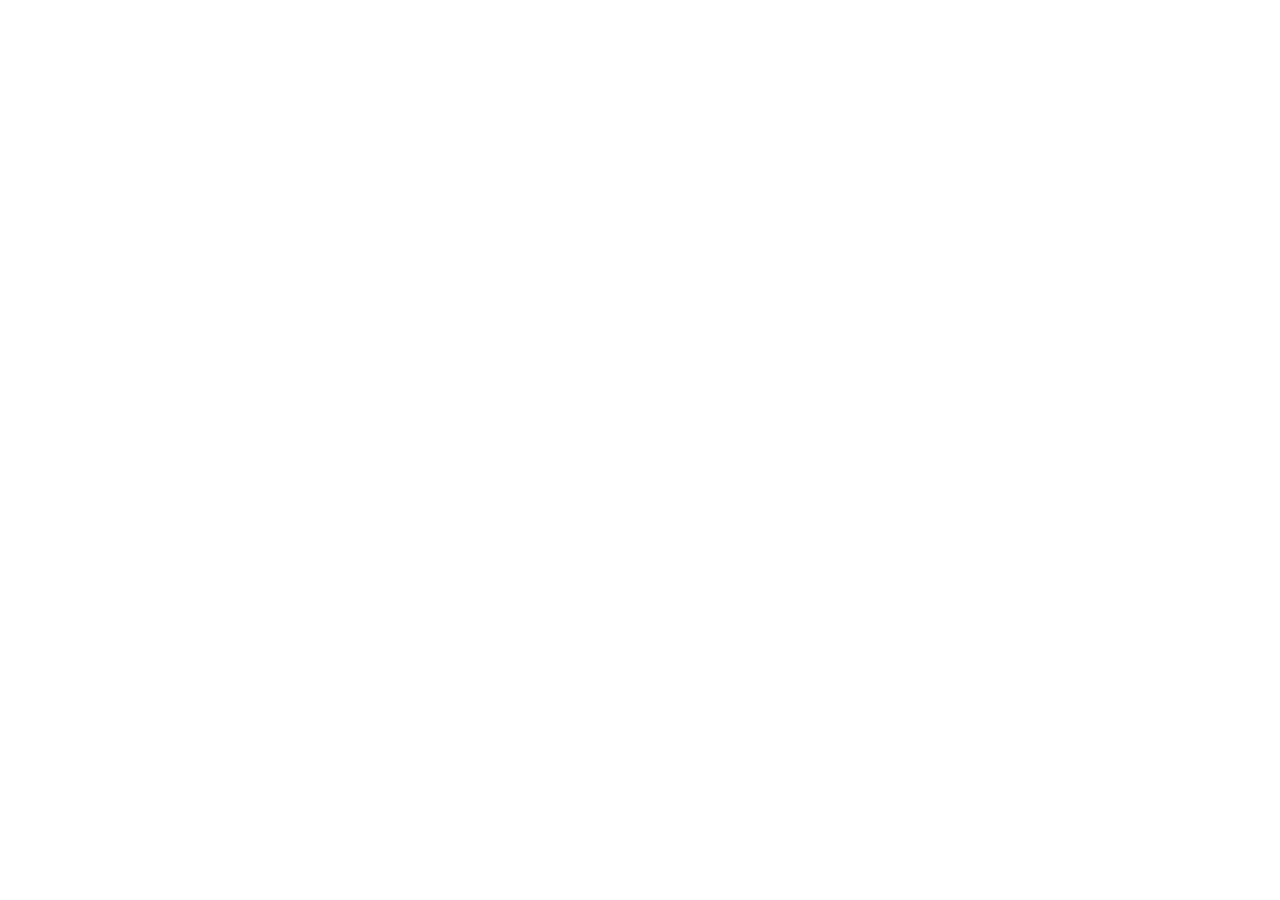
==== commit 9c471369: "Portfolio moved to dakotahhowes.github.io Co-Authored-By: Claude Opus 5.5 <noreply@anthropic.com>" ====
--- a/index.html
+++ b/index.html
@@ -1,56 +1,13 @@
-<!DOCTYPE html>
-<html lang="en" data-theme="dark">
+<!doctype html>
+<html lang="en">
 <head>
-  <script>try{var t=localStorage.getItem('theme');if(t)document.documentElement.setAttribute('data-theme',t);}catch(e){}</script>
-  <meta charset="UTF-8" />
-  <meta name="viewport" content="width=device-width, initial-scale=1.0" />
+  <meta charset="utf-8">
   <title>Dakotah Howes - Portfolio</title>
-  <meta name="description" content="Personal portfolio of Dakotah Howes - marketing, new business, sales, partnerships and client relationships." />
-
-  <!-- Fonts -->
-  <link rel="preconnect" href="https://fonts.googleapis.com" />
-  <link rel="preconnect" href="https://fonts.gstatic.com" crossorigin />
-  <link href="https://fonts.googleapis.com/css2?family=Fraunces:opsz,wght@9..144,400;9..144,500;9..144,600;9..144,700&family=Inter:wght@300;400;500;600&display=swap" rel="stylesheet" />
-
-  <link rel="stylesheet" href="assets/css/styles.css" />
+  <meta http-equiv="refresh" content="0; url=https://dakotahhowes.github.io/">
+  <link rel="canonical" href="https://dakotahhowes.github.io/">
+  <script>location.replace("https://dakotahhowes.github.io/" + location.hash);</script>
 </head>
 <body>
-  <!-- Custom cursor (mouse-move effect) -->
-  <div class="cursor" id="cursor" aria-hidden="true"></div>
-  <div class="cursor-dot" id="cursor-dot" aria-hidden="true"></div>
-
-  <!-- Scroll progress bar -->
-  <div class="scroll-progress" id="scroll-progress" aria-hidden="true"></div>
-
-  <!-- Navigation -->
-  <header class="nav" id="nav">
-    <a href="#top" class="nav__brand" data-cursor="link">
-      <span class="nav__mark">DH</span>
-      <span class="nav__name" data-name></span>
-    </a>
-    <nav class="nav__links" id="nav-links">
-      <a href="#about" data-cursor="link">About</a>
-      <a href="#capabilities" data-cursor="link">What I do</a>
-      <a href="#highlights" data-cursor="link">Highlights</a>
-      <a href="#work" data-cursor="link">Work</a>
-      <a href="#videos" data-cursor="link">Videos</a>
-      <a href="#contact" class="nav__cta" data-cursor="link">Contact</a>
-    </nav>
-    <button class="nav__toggle" id="theme-toggle" aria-label="Toggle theme" data-cursor="link">
-      <span class="nav__toggle-icon">☾</span>
-    </button>
-    <button class="nav__burger" id="nav-burger" aria-label="Menu"><span></span><span></span></button>
-  </header>
-
-  <!-- Content is rendered into <main> from assets/js/content.js -->
-  <main id="top"></main>
-
-  <footer class="footer">
-    <p>© <span id="year"></span> <span data-name></span>. Built as a living portfolio.</p>
-    <p class="footer__note">All content lives in <code>assets/js/content.js</code> - edit there to update the site.</p>
-  </footer>
-
-  <script src="assets/js/content.js"></script>
-  <script src="assets/js/main.js"></script>
+  <p>My portfolio has moved to <a href="https://dakotahhowes.github.io/">dakotahhowes.github.io</a>.</p>
 </body>
 </html>
